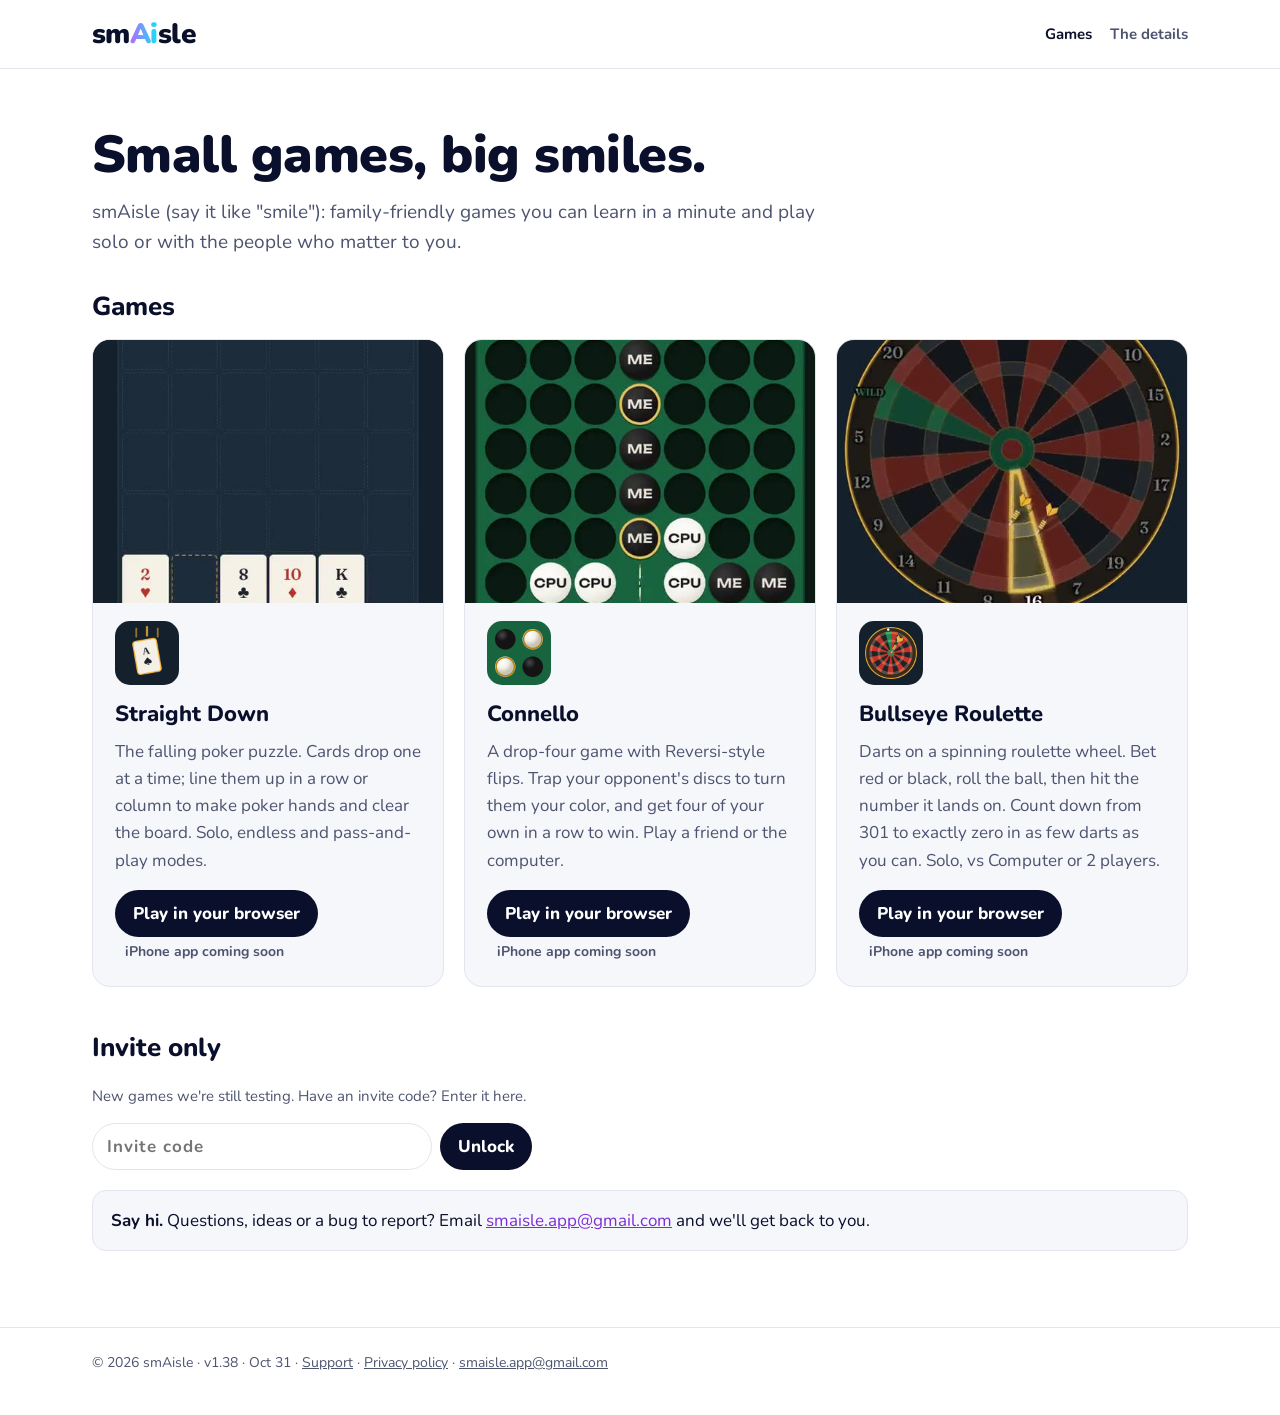
==== index.html @ 6ba40e7a "About: until it's easy to pick up (v1.38) Co-Authored-By: Claude Opus 5.5 <noreply@anthropic.com> Cl" ====
<!doctype html>
<html lang="en">
<head>
<meta charset="utf-8">
<meta name="viewport" content="width=device-width,initial-scale=1,maximum-scale=1,user-scalable=no">
<title>smAisle</title>
<meta name="description" content="Family-friendly games you can learn in a minute and play solo or with the people who matter to you.">
<link rel="icon" href="favicon.png" type="image/png">
<link rel="apple-touch-icon" href="apple-touch-icon.png">
<meta property="og:type" content="website">
<meta property="og:url" content="https://smaisle.app/">
<meta property="og:site_name" content="smAisle">
<meta property="og:title" content="smAisle: family-friendly games">
<meta property="og:description" content="Family-friendly games you can learn in a minute and play solo or with the people who matter to you.">
<meta property="og:image" content="https://smaisle.app/og.png">
<meta property="og:image:width" content="1200">
<meta property="og:image:height" content="630">
<meta name="twitter:card" content="summary_large_image">
<link rel="preconnect" href="https://fonts.googleapis.com">
<link rel="stylesheet" href="https://fonts.googleapis.com/css2?family=Nunito:wght@400;700;800;900&display=swap">
<link rel="stylesheet" href="style.css">
</head>
<body class="wide">
<header class="top"><div class="wrap">
  <a class="mark" href="./">sm<b>Ai</b>sle</a>
  <nav><a href="./" aria-current="page">Games</a><a href="about.html">The details</a></nav>
</div></header>
<main><div class="wrap">
  <h1>Small games, big smiles.</h1>
  <p class="lead">smAisle (say it like "smile"): family-friendly games you can learn in a minute and play solo or with the people who matter to you.</p>
  <h2 class="section">Games</h2>
  <div class="games">
    <section class="game">
      <video class="preview" src="previews/straight-down.mp4" poster="previews/straight-down.jpg" autoplay muted loop playsinline preload="metadata" aria-hidden="true" style="object-position:center 80%"></video>
      <img class="gicon" src="icons/straight-down.png" alt="" width="64" height="64">
      <h2>Straight Down</h2>
      <p>The falling poker puzzle. Cards drop one at a time; line them up in a row or column to make poker hands and clear the board. Solo, endless and pass-and-play modes.</p>
      <a class="btn" href="https://smaisle.github.io/StraightDown/">Play in your browser</a><span class="soon">iPhone app coming soon</span>
    </section>
    <section class="game">
      <video class="preview" src="previews/connello.mp4" poster="previews/connello.jpg" autoplay muted loop playsinline preload="metadata" aria-hidden="true"></video>
      <img class="gicon" src="icons/connello.png" alt="" width="64" height="64">
      <h2>Connello</h2>
      <p>A drop-four game with Reversi-style flips. Trap your opponent's discs to turn them your color, and get four of your own in a row to win. Play a friend or the computer.</p>
      <a class="btn" href="https://smaisle.github.io/Connello/">Play in your browser</a><span class="soon">iPhone app coming soon</span>
    </section>
    <section class="game">
      <video class="preview" src="previews/bullseye-roulette.mp4" poster="previews/bullseye-roulette.jpg" autoplay muted loop playsinline preload="metadata" aria-hidden="true"></video>
      <img class="gicon" src="icons/bullseye-roulette.png" alt="" width="64" height="64">
      <h2>Bullseye Roulette</h2>
      <p>Darts on a spinning roulette wheel. Bet red or black, roll the ball, then hit the number it lands on. Count down from 301 to exactly zero in as few darts as you can. Solo, vs Computer or 2 players.</p>
      <a class="btn" href="https://smaisle.github.io/BullseyeRoulette/">Play in your browser</a><span class="soon">iPhone app coming soon</span>
    </section>
  </div>

  <h2 class="section">Invite only</h2>
  <p class="meta">New games we're still testing. Have an invite code? Enter it here.</p>
  <form class="unlock" id="unlock" autocomplete="off">
    <input type="text" placeholder="Invite code" aria-label="Invite code" autocapitalize="off" spellcheck="false">
    <button class="btn" type="submit">Unlock</button>
  </form>
  <p class="meta" id="bad" hidden>That code didn't work. Check it and try again.</p>
  <p class="meta" id="mine" hidden><a href="invite.html">See your invite-only games →</a></p>
  <section class="note" id="contact"><strong>Say hi.</strong> Questions, ideas or a bug to report? Email <a href="mailto:smaisle.app@gmail.com">smaisle.app@gmail.com</a> and we'll get back to you.</section>
</div></main>
<footer><div class="wrap">
  © 2026 smAisle · v1.38 · Oct 31 · <a href="support.html">Support</a> · <a href="privacy.html">Privacy policy</a> · <a href="mailto:smaisle.app@gmail.com">smaisle.app@gmail.com</a>
</div></footer>
<script src="invite.js"></script>
<script>
(function(){
  // Respect "reduce motion": keep the gameplay previews still.
  if(window.matchMedia&&matchMedia('(prefers-reduced-motion: reduce)').matches)
    document.querySelectorAll('video.preview').forEach(function(v){ v.removeAttribute('autoplay'); v.pause(); });
  var form=document.getElementById('unlock'), bad=document.getElementById('bad');
  if(Invite.family()||Invite.owned().length) document.getElementById('mine').hidden=false;
  form.addEventListener('submit',function(e){
    e.preventDefault(); bad.hidden=true;
    Invite.check(form.querySelector('input').value).then(function(r){
      if(r==='family'||r==='all'||r==='some') location.href='invite.html';
      else if(r) Invite.go(r);
      else bad.hidden=false;
    });
  });
})();
</script>
</body>
</html>
---- style.css ----
:root{
  --navy:#0A0F2C; --purple:#B56BFF; --cyan:#13E2F5;
  --bg:#ffffff; --ink:#0A0F2C; --muted:#4d5470; --line:#e3e5ee; --card:#f6f7fb;
  --link:#7a2fd6;
  color-scheme:light dark;
}
@media (prefers-color-scheme:dark){:root{
  --bg:#0A0F2C; --ink:#f3f4fa; --muted:#a8aecb; --line:#222a52; --card:#111841; --link:#13E2F5;
}}
*{box-sizing:border-box}
html{-webkit-text-size-adjust:100%;touch-action:manipulation}
body{margin:0;background:var(--bg);color:var(--ink);font:17px/1.6 "Nunito",system-ui,-apple-system,sans-serif}
a{color:var(--link)}
.wrap{max-width:720px;margin:0 auto;padding:0 20px}
header.top{border-bottom:1px solid var(--line)}
header.top .wrap{display:flex;align-items:center;justify-content:space-between;gap:16px;min-height:68px;flex-wrap:wrap}
.mark{font-weight:900;font-size:28px;letter-spacing:-.02em;color:var(--ink);text-decoration:none;line-height:1}
.mark b{font-weight:900;background:linear-gradient(90deg,var(--purple),var(--cyan));-webkit-background-clip:text;background-clip:text;color:transparent}
nav a{color:var(--muted);text-decoration:none;font-weight:700;margin-left:18px;font-size:15px}
nav a:first-child{margin-left:0}
nav a:hover,nav a[aria-current]{color:var(--ink)}
main{padding:40px 0 56px}
h1{font-weight:900;font-size:clamp(30px,6vw,42px);line-height:1.15;margin:0 0 12px;letter-spacing:-.01em}
h2{font-weight:800;font-size:22px;margin:36px 0 8px}
h3{font-weight:800;font-size:18px;margin:22px 0 4px}
p,li{color:var(--ink)}
.lead{font-size:19px;color:var(--muted);margin:0 0 28px}
.meta{color:var(--muted);font-size:15px}
.games{display:grid;gap:16px;grid-template-columns:repeat(auto-fit,minmax(260px,1fr));margin-top:8px}
.game{background:var(--card);border:1px solid var(--line);border-radius:18px;padding:22px}
.game h2{margin:0 0 6px}
.game p{margin:0 0 16px;color:var(--muted)}
.btn{display:inline-block;font-weight:800;text-decoration:none;border-radius:999px;padding:10px 18px;background:var(--navy);color:#fff}
@media (prefers-color-scheme:dark){.btn{background:linear-gradient(90deg,var(--purple),var(--cyan));color:var(--navy)}}
.soon{display:inline-block;margin-left:10px;font-size:14px;color:var(--muted);font-weight:700}
.note{background:var(--card);border:1px solid var(--line);border-radius:14px;padding:16px 18px;margin:20px 0}
ul{padding-left:22px}
li{margin:4px 0}
footer{border-top:1px solid var(--line);padding:24px 0 40px;color:var(--muted);font-size:14px}
footer a{color:var(--muted)}
.unlock{display:flex;gap:8px;flex-wrap:wrap}
.unlock input{flex:1;min-width:0;font:inherit;font-weight:700;letter-spacing:.06em;padding:9px 14px;border-radius:999px;border:1px solid var(--line);background:var(--bg);color:var(--ink)}
.unlock .btn{border:0;cursor:pointer;font:inherit;font-weight:800}
[hidden]{display:none!important}
.beta{display:inline-block;vertical-align:middle;margin-left:6px;font-size:12px;font-weight:800;letter-spacing:.06em;text-transform:uppercase;padding:2px 9px;border-radius:999px;background:linear-gradient(90deg,var(--purple),var(--cyan));color:#0A0F2C}
h2.section{font-size:26px;margin:40px 0 12px}
h2.section:first-of-type{margin-top:8px}
#unlock{max-width:420px;margin:12px 0}
#private{margin-top:16px}
details.faq{background:var(--card);border:1px solid var(--line);border-radius:14px;margin:10px 0;padding:0 18px}
details.faq summary{cursor:pointer;list-style:none;font-weight:800;font-size:19px;padding:14px 0;display:flex;justify-content:space-between;align-items:center}
details.faq summary::-webkit-details-marker{display:none}
details.faq summary::after{content:"+";font-size:24px;line-height:1;color:var(--muted)}
details.faq[open] summary::after{content:"\2212"}
details.faq[open]{padding-bottom:8px}
details.faq h3{margin-top:10px}
.gicon{display:block;width:64px;height:64px;border-radius:15px;margin:0 0 12px}
.wide .wrap{max-width:1160px;padding:0 32px}
.wide .games{grid-template-columns:repeat(auto-fill,minmax(300px,1fr));gap:20px}
.wide .lead{max-width:760px}
.wide #unlock{max-width:440px}
@media (min-width:1000px){.wide main{padding-top:56px}.wide h1{font-size:52px}}
.preview{display:block;width:calc(100% + 44px);margin:-22px -22px 18px;aspect-ratio:4/3;object-fit:cover;border-radius:17px 17px 0 0;background:var(--navy)}
.lost{text-align:center;padding:40px 0}
.lost .big{font-size:72px;font-weight:900;line-height:1;margin:0;background:linear-gradient(90deg,var(--purple),var(--cyan));-webkit-background-clip:text;background-clip:text;color:transparent}
.about{max-width:760px;font-size:18px;color:var(--muted)}
.ai{font-weight:900;background:linear-gradient(90deg,var(--purple),var(--cyan));-webkit-background-clip:text;background-clip:text;color:transparent}
.subnav{display:flex;flex-wrap:wrap;gap:8px;margin:0 0 28px}
.subnav a{margin:0;font-weight:800;font-size:14px;text-decoration:none;color:var(--muted);padding:6px 14px;border-radius:999px;border:1px solid var(--line);background:var(--card)}
.subnav a[aria-current]{background:var(--navy);border-color:var(--navy);color:#fff}
@media (prefers-color-scheme:dark){.subnav a[aria-current]{background:linear-gradient(90deg,var(--purple),var(--cyan));border-color:transparent;color:var(--navy)}}
.gunlock{display:flex;gap:8px;flex-wrap:wrap}
.gunlock input{flex:1;min-width:0;font:inherit;font-weight:700;letter-spacing:.06em;padding:9px 14px;border-radius:999px;border:1px solid var(--line);background:var(--bg);color:var(--ink)}
.gunlock .btn{border:0;cursor:pointer;font:inherit;font-weight:800}
.gbad{margin:8px 0 0}
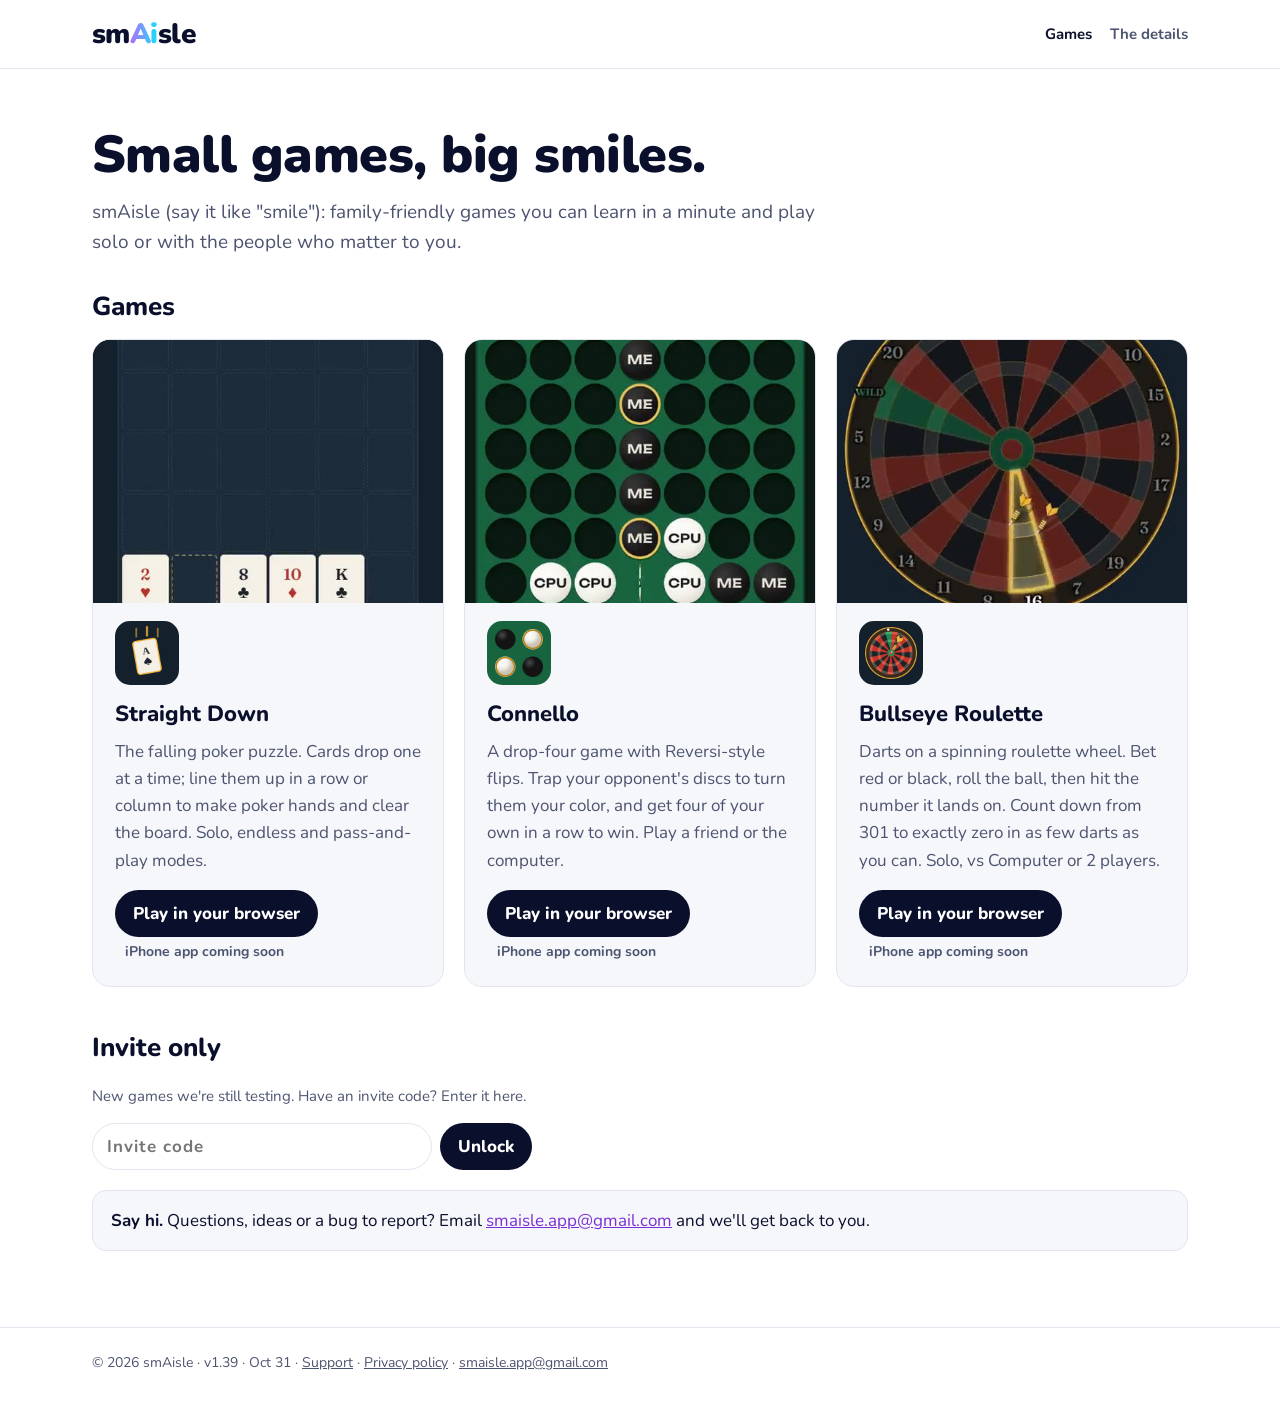
==== commit 65b33907: "Invite only: new game order (v1.39) Co-Authored-By: Claude Opus 5.5 <noreply@anthropic.com> Claude-S" ====
--- a/index.html
+++ b/index.html
@@ -64,7 +64,7 @@
   <section class="note" id="contact"><strong>Say hi.</strong> Questions, ideas or a bug to report? Email <a href="mailto:smaisle.app@gmail.com">smaisle.app@gmail.com</a> and we'll get back to you.</section>
 </div></main>
 <footer><div class="wrap">
-  © 2026 smAisle · v1.38 · Oct 31 · <a href="support.html">Support</a> · <a href="privacy.html">Privacy policy</a> · <a href="mailto:smaisle.app@gmail.com">smaisle.app@gmail.com</a>
+  © 2026 smAisle · v1.39 · Oct 31 · <a href="support.html">Support</a> · <a href="privacy.html">Privacy policy</a> · <a href="mailto:smaisle.app@gmail.com">smaisle.app@gmail.com</a>
 </div></footer>
 <script src="invite.js"></script>
 <script>
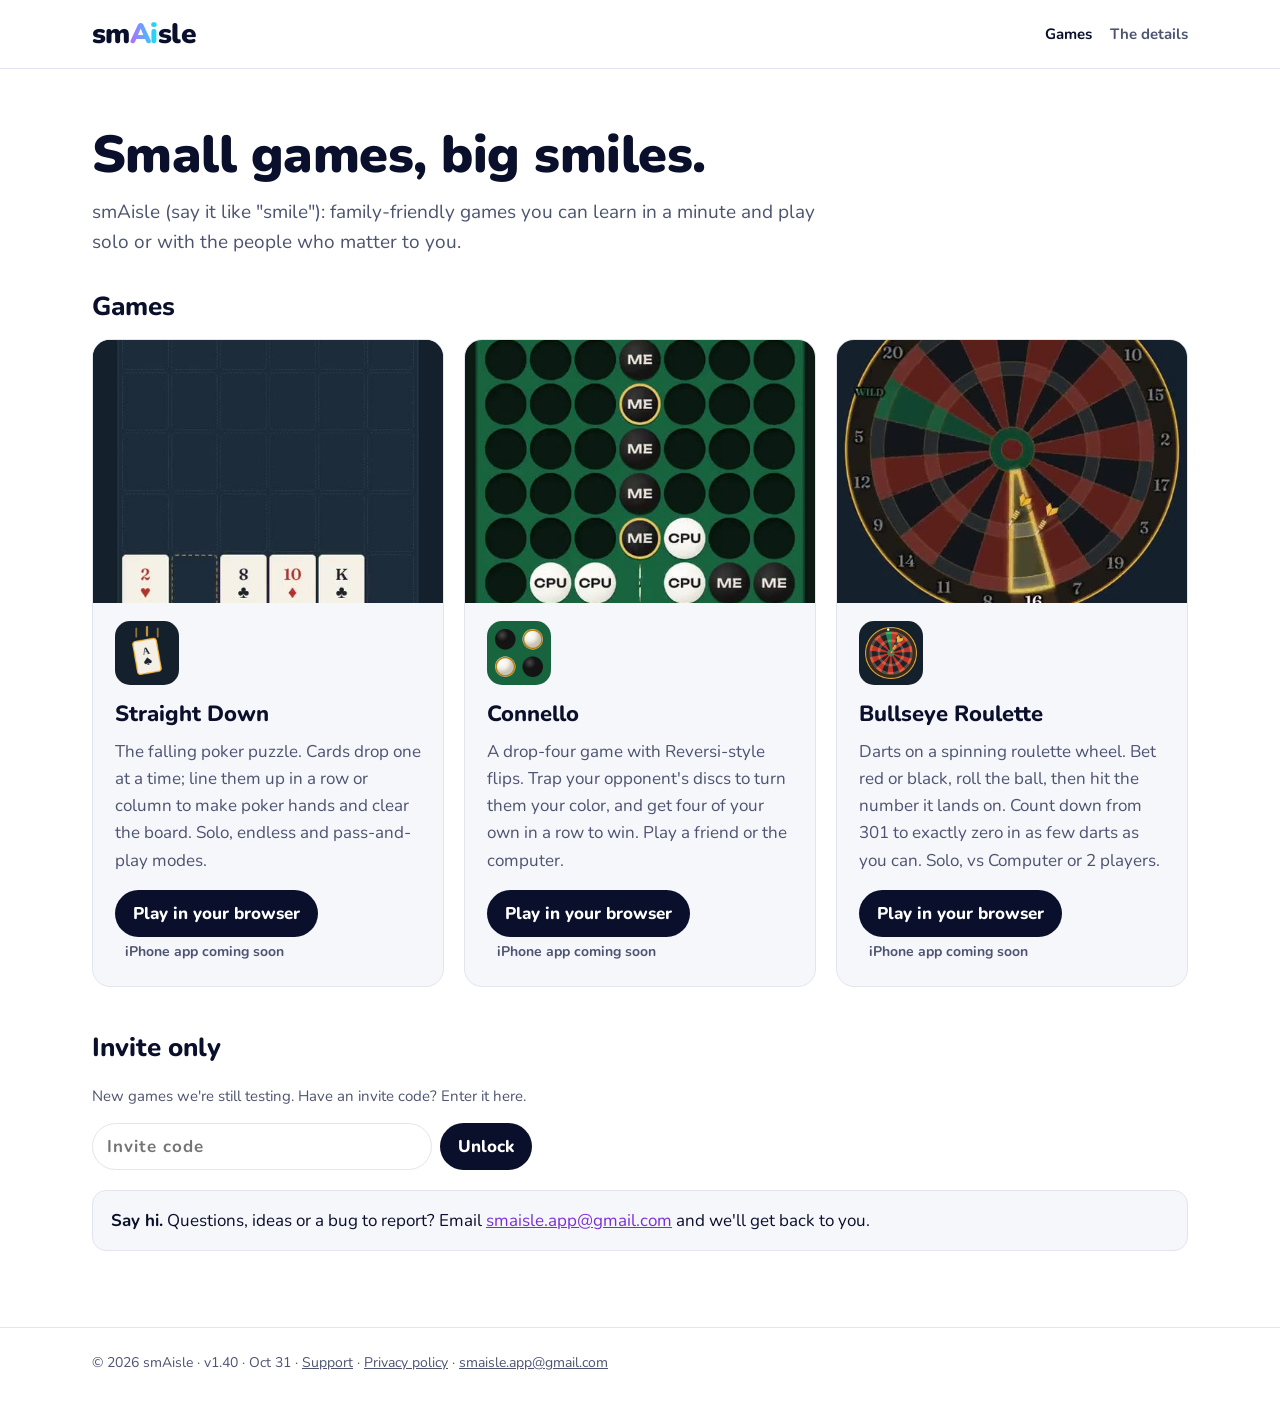
==== commit 210bc84c: "Invite only: The Daily 15 opens the full game, not just today's puzzle (v1.40) Co-Authored-By: Claud" ====
--- a/index.html
+++ b/index.html
@@ -64,7 +64,7 @@
   <section class="note" id="contact"><strong>Say hi.</strong> Questions, ideas or a bug to report? Email <a href="mailto:smaisle.app@gmail.com">smaisle.app@gmail.com</a> and we'll get back to you.</section>
 </div></main>
 <footer><div class="wrap">
-  © 2026 smAisle · v1.39 · Oct 31 · <a href="support.html">Support</a> · <a href="privacy.html">Privacy policy</a> · <a href="mailto:smaisle.app@gmail.com">smaisle.app@gmail.com</a>
+  © 2026 smAisle · v1.40 · Oct 31 · <a href="support.html">Support</a> · <a href="privacy.html">Privacy policy</a> · <a href="mailto:smaisle.app@gmail.com">smaisle.app@gmail.com</a>
 </div></footer>
 <script src="invite.js"></script>
 <script>
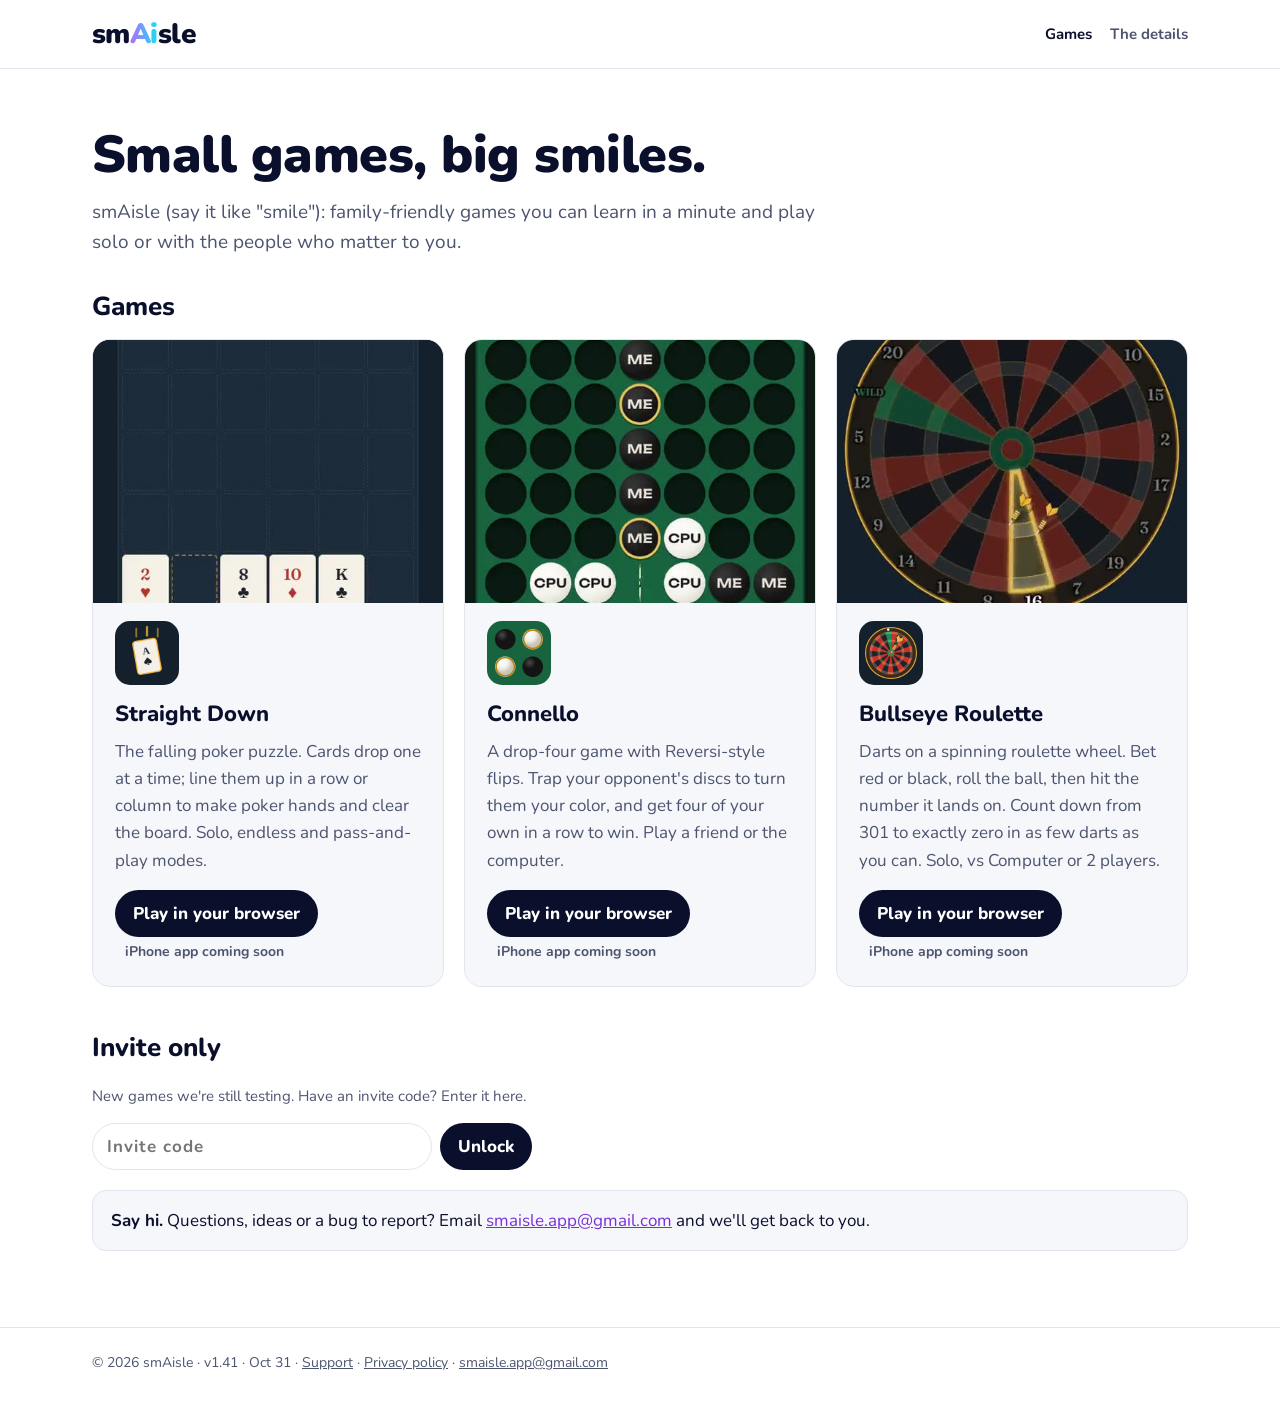
==== commit ab02f14a: "Load invite.js with a version tag so phones don't keep the old Daily 15 link (v1.41) Co-Authored-By:" ====
--- a/index.html
+++ b/index.html
@@ -64,9 +64,9 @@
   <section class="note" id="contact"><strong>Say hi.</strong> Questions, ideas or a bug to report? Email <a href="mailto:smaisle.app@gmail.com">smaisle.app@gmail.com</a> and we'll get back to you.</section>
 </div></main>
 <footer><div class="wrap">
-  © 2026 smAisle · v1.40 · Oct 31 · <a href="support.html">Support</a> · <a href="privacy.html">Privacy policy</a> · <a href="mailto:smaisle.app@gmail.com">smaisle.app@gmail.com</a>
+  © 2026 smAisle · v1.41 · Oct 31 · <a href="support.html">Support</a> · <a href="privacy.html">Privacy policy</a> · <a href="mailto:smaisle.app@gmail.com">smaisle.app@gmail.com</a>
 </div></footer>
-<script src="invite.js"></script>
+<script src="invite.js?v=1.41"></script>
 <script>
 (function(){
   // Respect "reduce motion": keep the gameplay previews still.
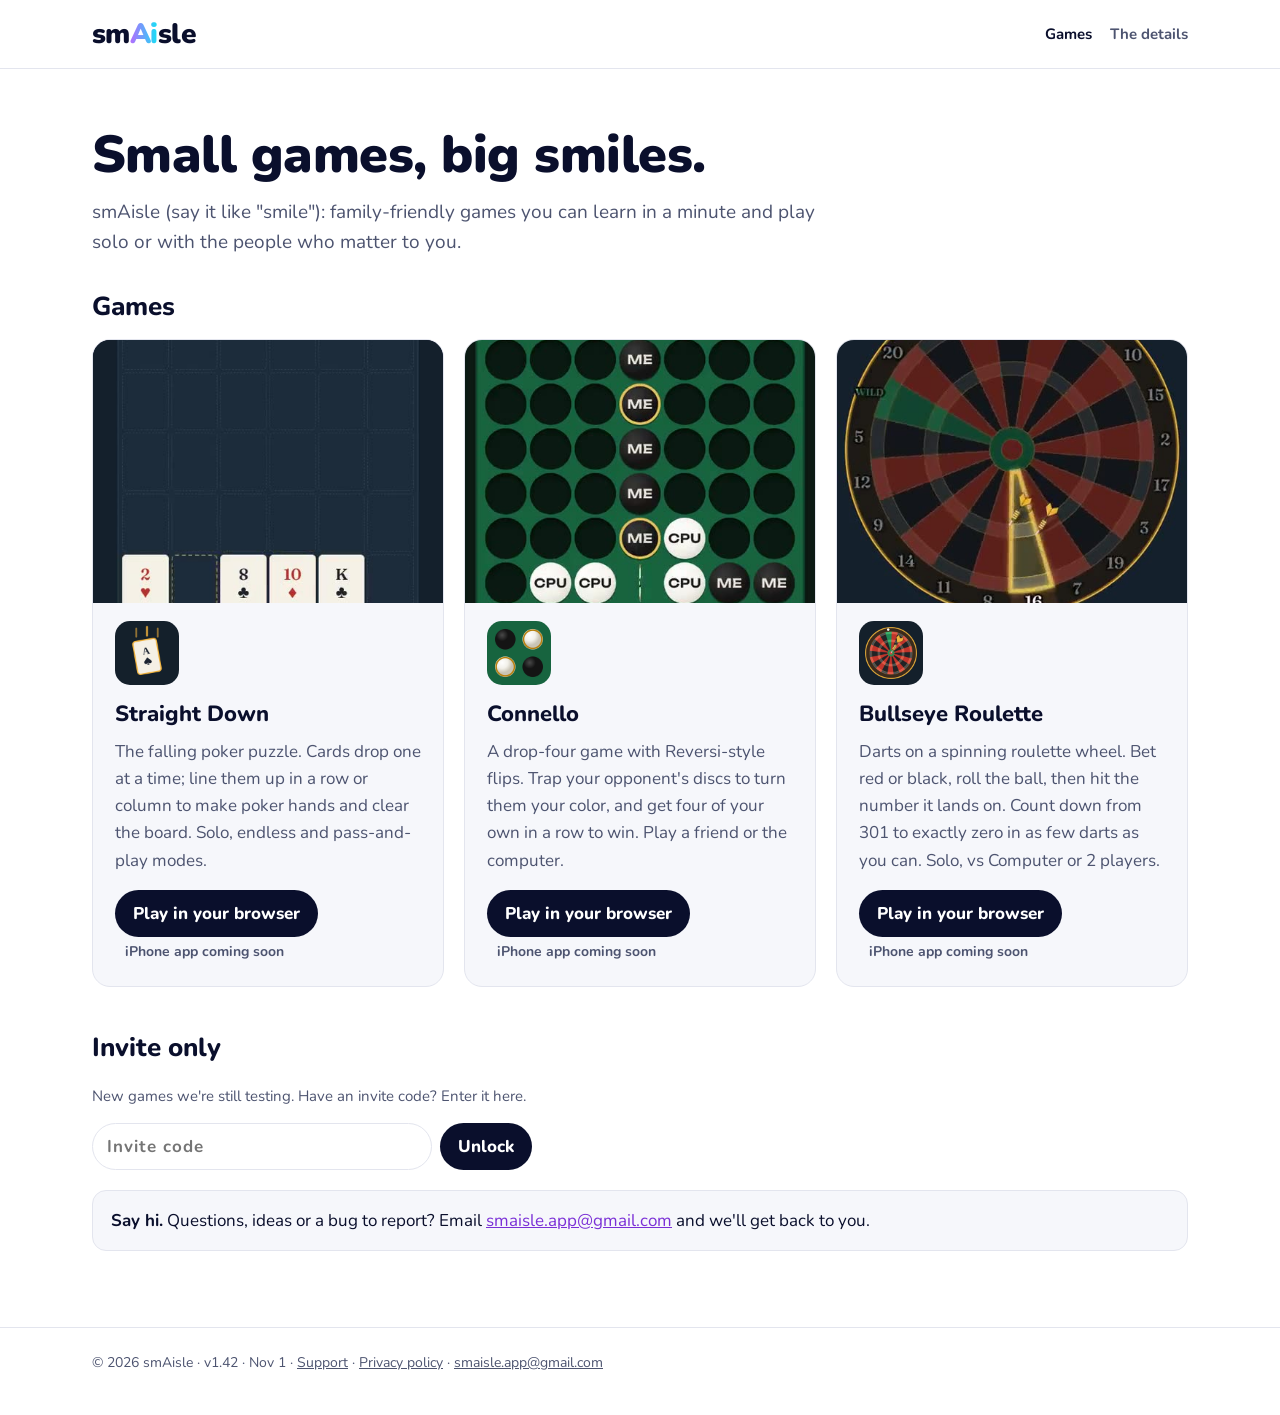
==== commit 17970e36: "Invite only: new Gramble icon and description for v10.3 (v1.42) Co-Authored-By: Claude Opus 5.5 <nor" ====
--- a/index.html
+++ b/index.html
@@ -64,7 +64,7 @@
   <section class="note" id="contact"><strong>Say hi.</strong> Questions, ideas or a bug to report? Email <a href="mailto:smaisle.app@gmail.com">smaisle.app@gmail.com</a> and we'll get back to you.</section>
 </div></main>
 <footer><div class="wrap">
-  © 2026 smAisle · v1.41 · Oct 31 · <a href="support.html">Support</a> · <a href="privacy.html">Privacy policy</a> · <a href="mailto:smaisle.app@gmail.com">smaisle.app@gmail.com</a>
+  © 2026 smAisle · v1.42 · Nov 1 · <a href="support.html">Support</a> · <a href="privacy.html">Privacy policy</a> · <a href="mailto:smaisle.app@gmail.com">smaisle.app@gmail.com</a>
 </div></footer>
 <script src="invite.js?v=1.41"></script>
 <script>
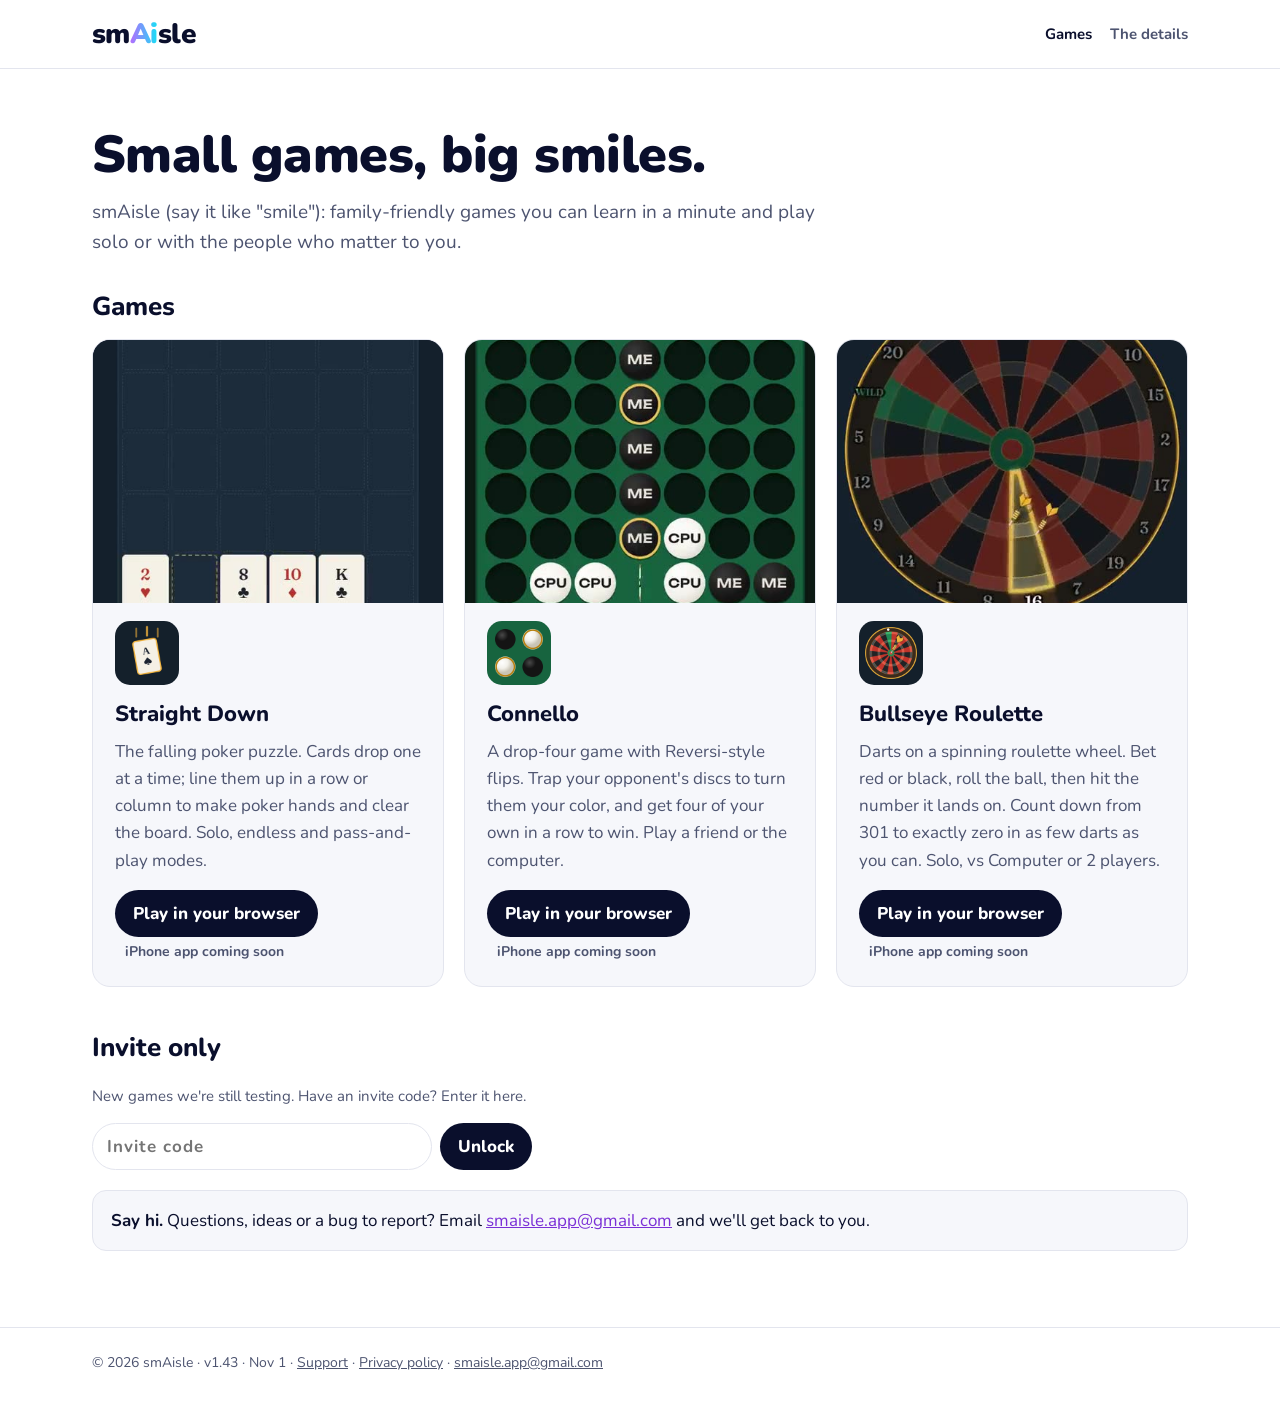
==== commit c264273b: "Invite only: add smAisle Daily hub card first (v1.43) Co-Authored-By: Claude Opus 5.5 <noreply@anthr" ====
--- a/index.html
+++ b/index.html
@@ -64,7 +64,7 @@
   <section class="note" id="contact"><strong>Say hi.</strong> Questions, ideas or a bug to report? Email <a href="mailto:smaisle.app@gmail.com">smaisle.app@gmail.com</a> and we'll get back to you.</section>
 </div></main>
 <footer><div class="wrap">
-  © 2026 smAisle · v1.42 · Nov 1 · <a href="support.html">Support</a> · <a href="privacy.html">Privacy policy</a> · <a href="mailto:smaisle.app@gmail.com">smaisle.app@gmail.com</a>
+  © 2026 smAisle · v1.43 · Nov 1 · <a href="support.html">Support</a> · <a href="privacy.html">Privacy policy</a> · <a href="mailto:smaisle.app@gmail.com">smaisle.app@gmail.com</a>
 </div></footer>
 <script src="invite.js?v=1.41"></script>
 <script>
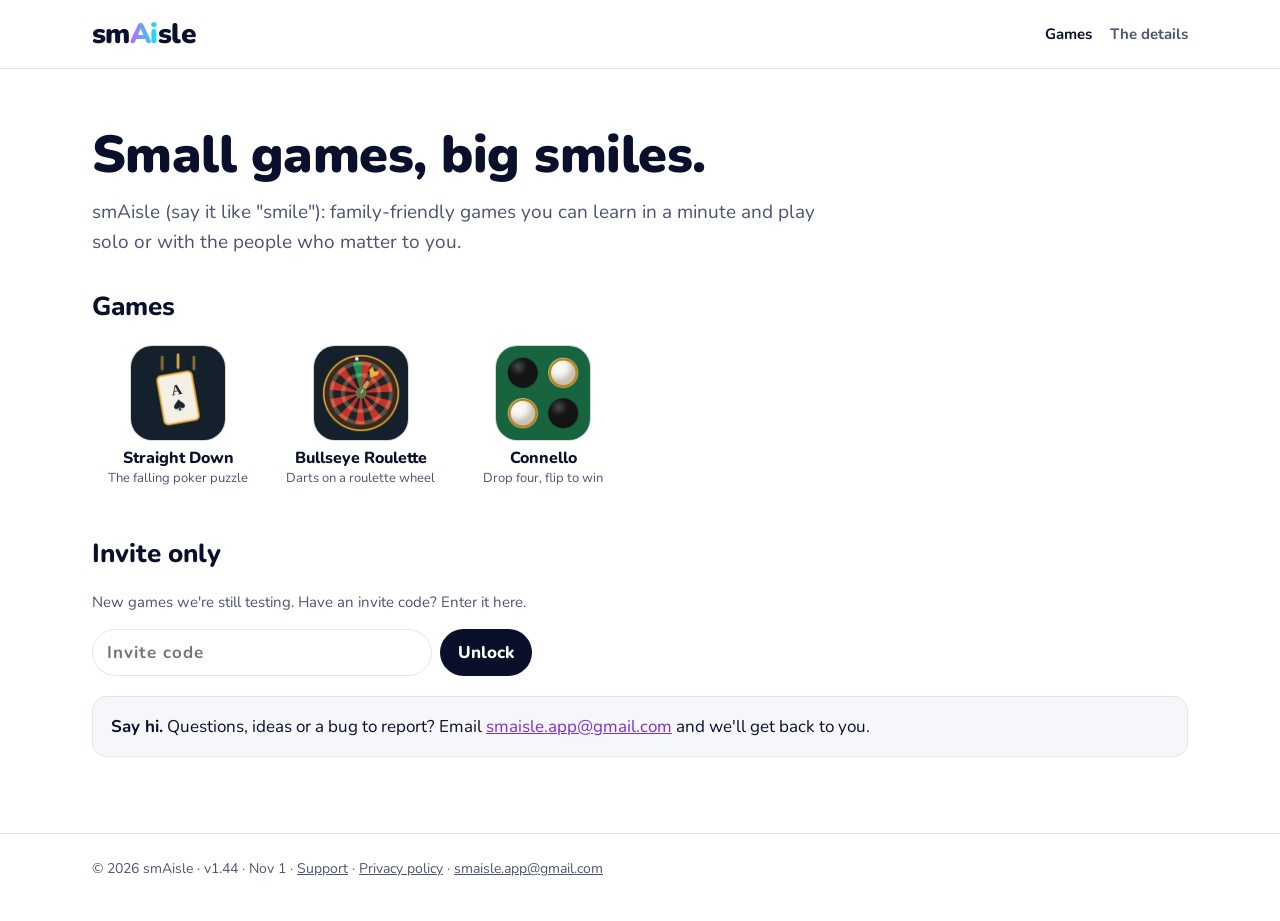
==== commit 6420cc66: "One look: icon tiles on Games, cream smAisle Daily card and testing rows on Invite only (v1.44) Co-A" ====
--- a/index.html
+++ b/index.html
@@ -29,28 +29,10 @@
   <h1>Small games, big smiles.</h1>
   <p class="lead">smAisle (say it like "smile"): family-friendly games you can learn in a minute and play solo or with the people who matter to you.</p>
   <h2 class="section">Games</h2>
-  <div class="games">
-    <section class="game">
-      <video class="preview" src="previews/straight-down.mp4" poster="previews/straight-down.jpg" autoplay muted loop playsinline preload="metadata" aria-hidden="true" style="object-position:center 80%"></video>
-      <img class="gicon" src="icons/straight-down.png" alt="" width="64" height="64">
-      <h2>Straight Down</h2>
-      <p>The falling poker puzzle. Cards drop one at a time; line them up in a row or column to make poker hands and clear the board. Solo, endless and pass-and-play modes.</p>
-      <a class="btn" href="https://smaisle.github.io/StraightDown/">Play in your browser</a><span class="soon">iPhone app coming soon</span>
-    </section>
-    <section class="game">
-      <video class="preview" src="previews/connello.mp4" poster="previews/connello.jpg" autoplay muted loop playsinline preload="metadata" aria-hidden="true"></video>
-      <img class="gicon" src="icons/connello.png" alt="" width="64" height="64">
-      <h2>Connello</h2>
-      <p>A drop-four game with Reversi-style flips. Trap your opponent's discs to turn them your color, and get four of your own in a row to win. Play a friend or the computer.</p>
-      <a class="btn" href="https://smaisle.github.io/Connello/">Play in your browser</a><span class="soon">iPhone app coming soon</span>
-    </section>
-    <section class="game">
-      <video class="preview" src="previews/bullseye-roulette.mp4" poster="previews/bullseye-roulette.jpg" autoplay muted loop playsinline preload="metadata" aria-hidden="true"></video>
-      <img class="gicon" src="icons/bullseye-roulette.png" alt="" width="64" height="64">
-      <h2>Bullseye Roulette</h2>
-      <p>Darts on a spinning roulette wheel. Bet red or black, roll the ball, then hit the number it lands on. Count down from 301 to exactly zero in as few darts as you can. Solo, vs Computer or 2 players.</p>
-      <a class="btn" href="https://smaisle.github.io/BullseyeRoulette/">Play in your browser</a><span class="soon">iPhone app coming soon</span>
-    </section>
+  <div class="tiles">
+    <a class="tile" href="https://smaisle.github.io/StraightDown/"><img src="icons/straight-down.png" alt="" width="72" height="72"><b>Straight Down</b><span>The falling poker puzzle</span></a>
+    <a class="tile" href="https://smaisle.github.io/BullseyeRoulette/"><img src="icons/bullseye-roulette.png" alt="" width="72" height="72"><b>Bullseye Roulette</b><span>Darts on a roulette wheel</span></a>
+    <a class="tile" href="https://smaisle.github.io/Connello/"><img src="icons/connello.png" alt="" width="72" height="72"><b>Connello</b><span>Drop four, flip to win</span></a>
   </div>
 
   <h2 class="section">Invite only</h2>
@@ -64,14 +46,11 @@
   <section class="note" id="contact"><strong>Say hi.</strong> Questions, ideas or a bug to report? Email <a href="mailto:smaisle.app@gmail.com">smaisle.app@gmail.com</a> and we'll get back to you.</section>
 </div></main>
 <footer><div class="wrap">
-  © 2026 smAisle · v1.43 · Nov 1 · <a href="support.html">Support</a> · <a href="privacy.html">Privacy policy</a> · <a href="mailto:smaisle.app@gmail.com">smaisle.app@gmail.com</a>
+  © 2026 smAisle · v1.44 · Nov 1 · <a href="support.html">Support</a> · <a href="privacy.html">Privacy policy</a> · <a href="mailto:smaisle.app@gmail.com">smaisle.app@gmail.com</a>
 </div></footer>
-<script src="invite.js?v=1.41"></script>
+<script src="invite.js?v=1.44"></script>
 <script>
 (function(){
-  // Respect "reduce motion": keep the gameplay previews still.
-  if(window.matchMedia&&matchMedia('(prefers-reduced-motion: reduce)').matches)
-    document.querySelectorAll('video.preview').forEach(function(v){ v.removeAttribute('autoplay'); v.pause(); });
   var form=document.getElementById('unlock'), bad=document.getElementById('bad');
   if(Invite.family()||Invite.owned().length) document.getElementById('mine').hidden=false;
   form.addEventListener('submit',function(e){
--- a/style.css
+++ b/style.css
@@ -73,3 +73,33 @@
 .gunlock input{flex:1;min-width:0;font:inherit;font-weight:700;letter-spacing:.06em;padding:9px 14px;border-radius:999px;border:1px solid var(--line);background:var(--bg);color:var(--ink)}
 .gunlock .btn{border:0;cursor:pointer;font:inherit;font-weight:800}
 .gbad{margin:8px 0 0}
+
+/* Games page: rounded icon tiles, same as smAisle Daily's list */
+.tiles{display:grid;grid-template-columns:repeat(auto-fill,minmax(100px,1fr));gap:18px 10px;margin-top:8px;max-width:720px}
+.tile{display:flex;flex-direction:column;align-items:center;text-align:center;text-decoration:none;color:var(--ink);padding:6px 4px}
+.tile img{width:72px;height:72px;border-radius:17px;border:1px solid rgba(0,0,0,.15);margin-bottom:8px}
+.tile b{font-weight:800;font-size:16px;line-height:1.2}
+.tile span{font-size:13px;color:var(--muted);line-height:1.3;margin-top:2px}
+@media (min-width:700px){.tiles{grid-template-columns:repeat(auto-fill,minmax(160px,1fr))}.tile img{width:96px;height:96px;border-radius:22px}}
+/* Invite only: the smAisle Daily card in its cream newspaper look, then rows for games in testing */
+.hubcard{display:block;max-width:520px;background:#f4efe1;color:#1a1814;border:2px solid #1a1814;border-radius:18px;padding:16px;box-shadow:4px 4px 0 rgba(0,0,0,.35);font-family:"Libre Franklin",system-ui,sans-serif;text-decoration:none}
+.hubcard .hc1{display:flex;gap:14px;align-items:center}
+.hubcard .hc1>img{width:64px;height:64px;border-radius:15px;border:1px solid rgba(0,0,0,.15)}
+.hubcard .lg{display:flex;align-items:baseline;gap:6px}
+.hubcard .sm{font-weight:800;font-size:13px;background:#ffd43b;border:1.5px solid #1a1814;padding:0 6px}
+.hubcard .dd{font:900 30px/1.1 "Playfair Display",Georgia,serif}
+.hubcard .hs{display:block;font-weight:600;font-size:14px;color:#4a453b}
+.hubcard .minis{display:flex;align-items:center;gap:6px;margin-top:14px}
+.hubcard .minis img{width:34px;height:34px;border-radius:9px;border:1px solid rgba(0,0,0,.15)}
+.hubcard .minis span{font-weight:600;font-size:12.5px;color:#4a453b;margin-left:4px}
+.hubcard .hbtn{display:block;margin-top:14px;background:#1a1814;color:#fffdf6;text-align:center;font-weight:800;font-size:14px;letter-spacing:.06em;padding:12px;border-radius:9px}
+h2.slab{font-size:13px;font-weight:800;letter-spacing:.12em;color:var(--muted);margin:30px 0 10px}
+.lrows{max-width:520px}
+.lrow{background:var(--card);border:1px solid var(--line);border-radius:14px;padding:10px;margin-bottom:10px}
+.lhead{display:flex;align-items:center;gap:12px;width:100%;background:none;border:0;padding:0;font:inherit;color:var(--ink);text-decoration:none;text-align:left;cursor:pointer}
+.lhead img{width:44px;height:44px;border-radius:11px;border:1px solid rgba(0,0,0,.15)}
+.lhead b{flex:1;font-weight:800;font-size:17px}
+.lrow .ok{color:#2f9e44;font-weight:800;font-size:14px}
+@media (prefers-color-scheme:dark){.lrow .ok{color:#7be38a}}
+.lrow .lk{color:var(--muted);font-weight:800;font-size:14px}
+.lrow .gunlock{margin-top:10px}
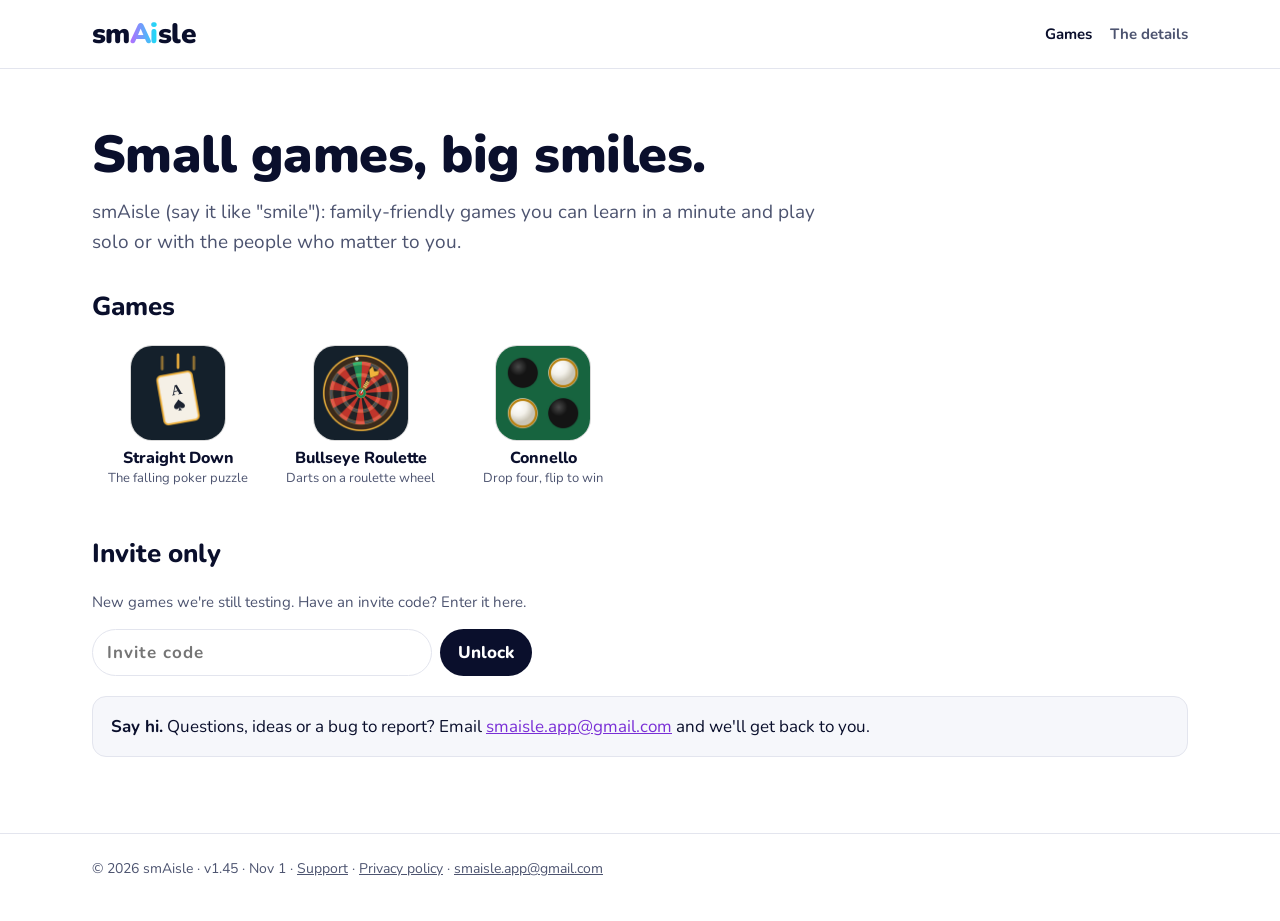
==== commit 74ca39aa: "Invite only: add Straight Down Blast row (v1.45) Co-Authored-By: Claude Opus 5.5 <noreply@anthropic." ====
--- a/index.html
+++ b/index.html
@@ -46,9 +46,9 @@
   <section class="note" id="contact"><strong>Say hi.</strong> Questions, ideas or a bug to report? Email <a href="mailto:smaisle.app@gmail.com">smaisle.app@gmail.com</a> and we'll get back to you.</section>
 </div></main>
 <footer><div class="wrap">
-  © 2026 smAisle · v1.44 · Nov 1 · <a href="support.html">Support</a> · <a href="privacy.html">Privacy policy</a> · <a href="mailto:smaisle.app@gmail.com">smaisle.app@gmail.com</a>
+  © 2026 smAisle · v1.45 · Nov 1 · <a href="support.html">Support</a> · <a href="privacy.html">Privacy policy</a> · <a href="mailto:smaisle.app@gmail.com">smaisle.app@gmail.com</a>
 </div></footer>
-<script src="invite.js?v=1.44"></script>
+<script src="invite.js?v=1.45"></script>
 <script>
 (function(){
   var form=document.getElementById('unlock'), bad=document.getElementById('bad');
